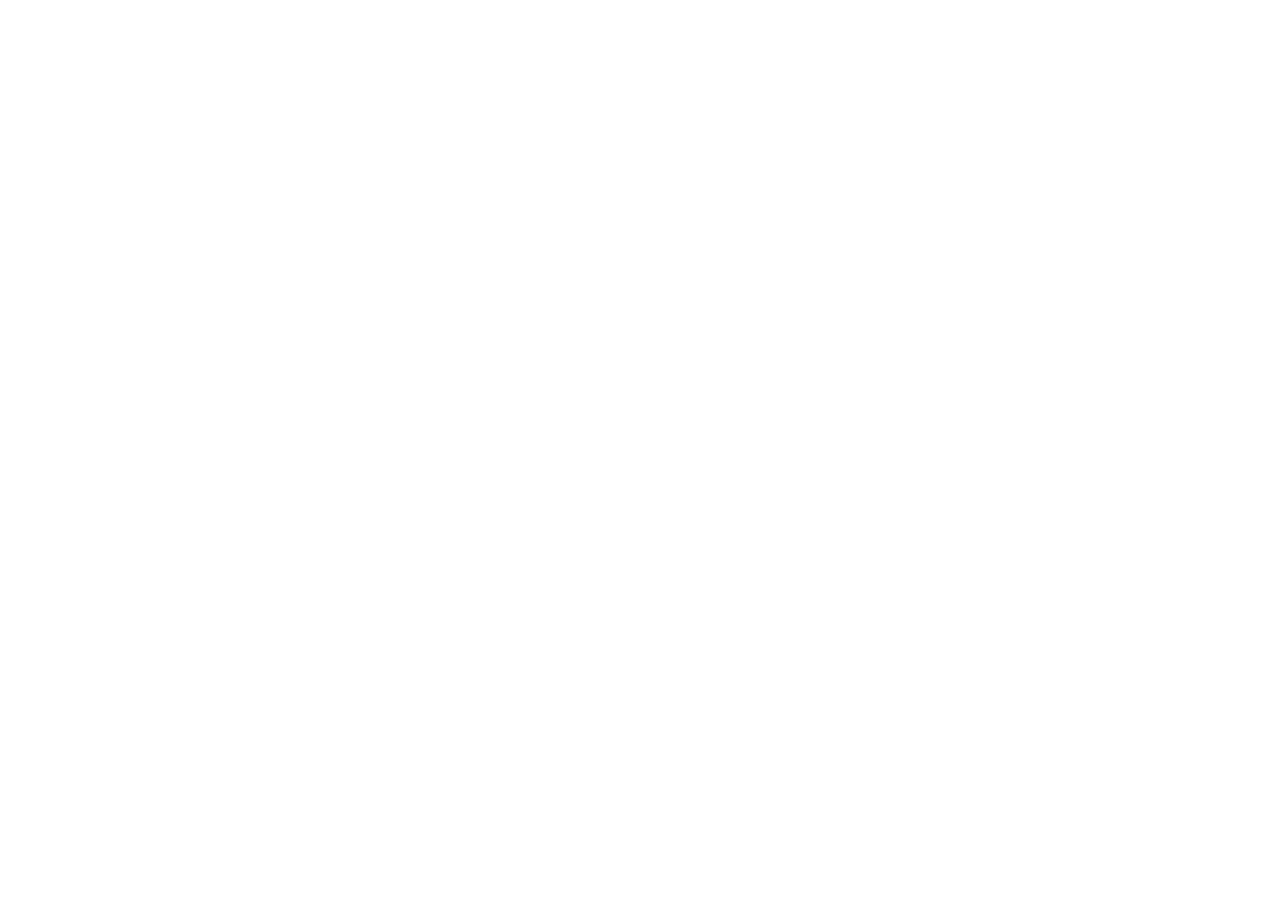
==== services.html @ f0ee248f "se inició el proyecto y ya llevo estilos reutilizables, 50% del Inicio" ====
<!DOCTYPE html>
<html lang="en">
<head>
    <meta charset="UTF-8">
    <meta name="viewport" content="width=device-width, initial-scale=1.0">
    <title>Services - Clinica Serenity</title>
</head>
<body>
    
</body>
</html>
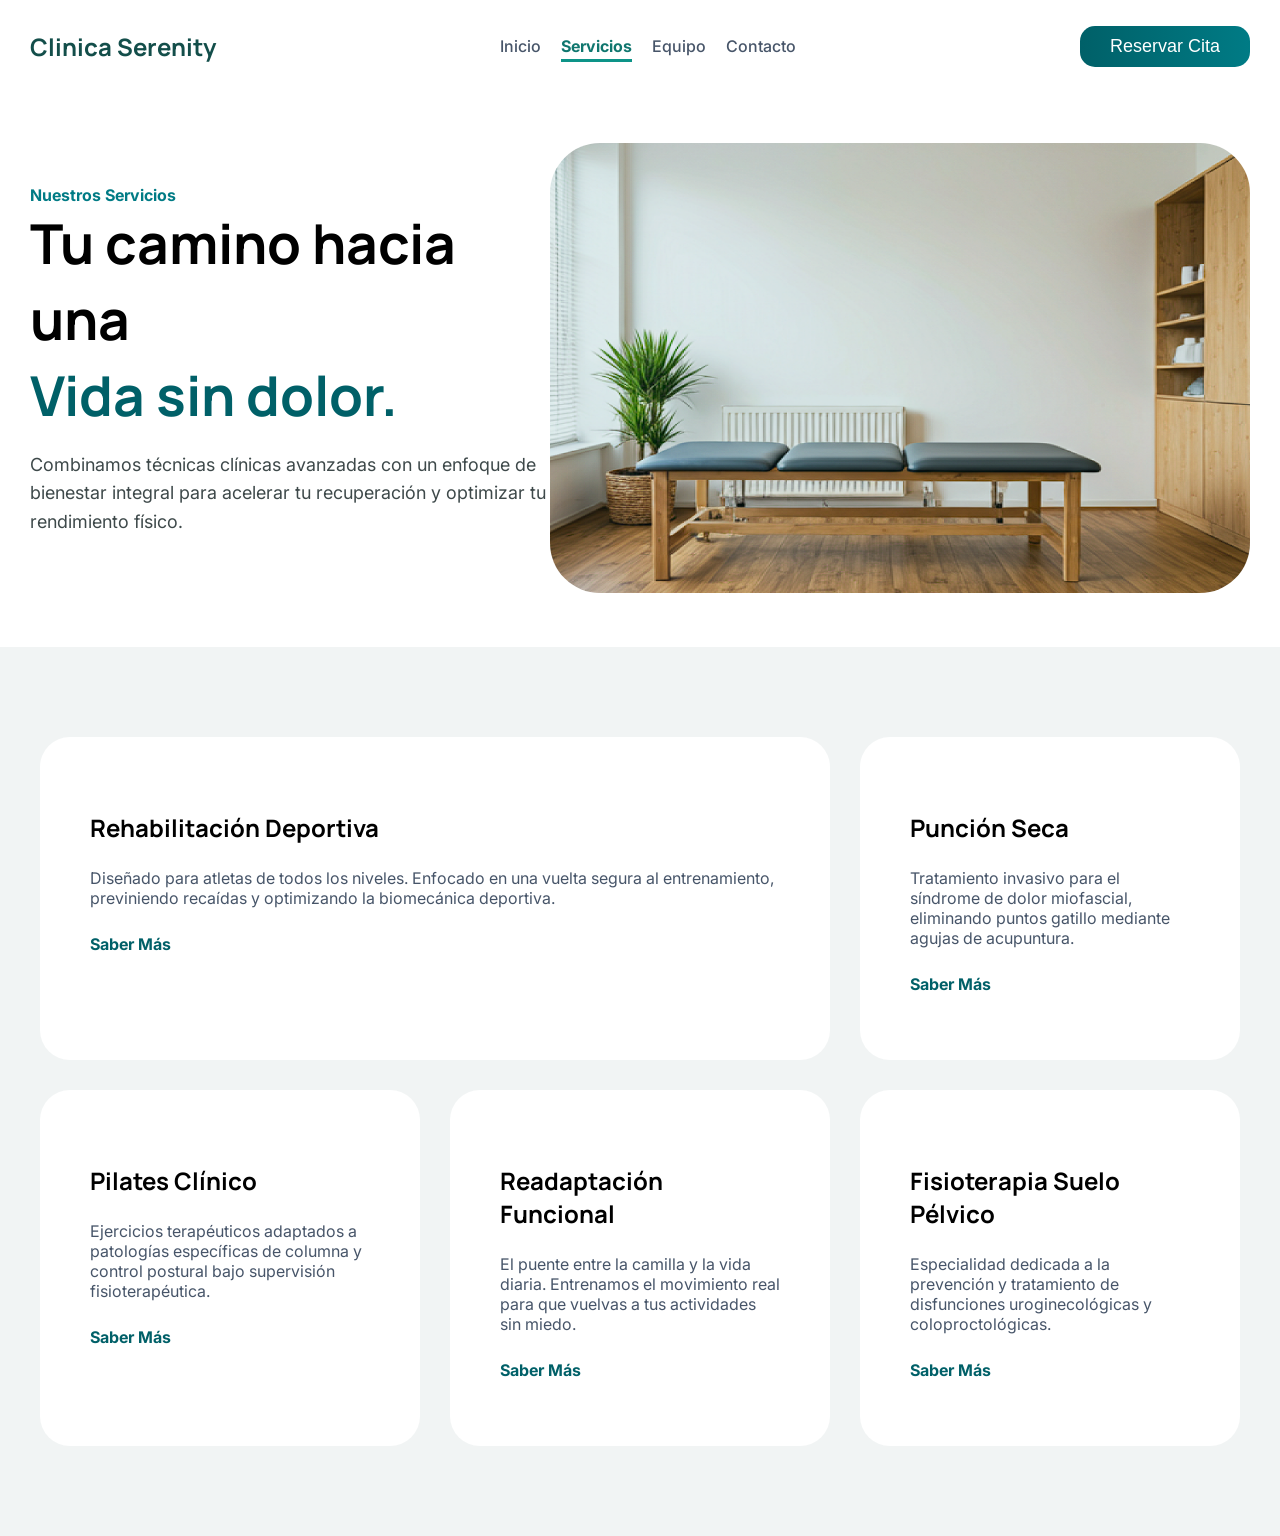
==== commit 2c1dc4da: "Pagina servicios empezada" ====
--- a/services.html
+++ b/services.html
@@ -1,11 +1,73 @@
 <!DOCTYPE html>
 <html lang="en">
+
 <head>
     <meta charset="UTF-8">
     <meta name="viewport" content="width=device-width, initial-scale=1.0">
+    <link rel="stylesheet" href="css/styles.css">
+    <link rel="stylesheet" href="css/services.css">
+    <link href="https://fonts.googleapis.com/css2?family=Inter&family=Manrope&display=swap" rel="stylesheet">
+    <link href="https://fonts.googleapis.com/css2?family=Material+Symbols+Outlined" rel="stylesheet">
     <title>Services - Clinica Serenity</title>
 </head>
+
 <body>
-    
+    <nav class="navbar">
+        <h2>Clinica Serenity</h2>
+        <ul class="navbar-links">
+            <li><a href="index.html">Inicio</a></li>
+            <li><a href="services.html" class="activo">Servicios</a></li>
+            <li><a href="team.html">Equipo</a></li>
+            <li><a href="contact.html">Contacto</a></li>
+        </ul>
+        <button class="btn-reserva">Reservar Cita</button>
+    </nav>
+    <section class="hero">
+        <section class="hero-text">
+            <p class="p-resaltado">Nuestros Servicios</p>
+            <h1 class="titulo">Tu camino hacia una</h1>
+            <h1 class="titulo-secundario">Vida sin dolor.</h1>
+            <p class="descripciones">Combinamos técnicas clínicas avanzadas con un enfoque de bienestar integral para
+                acelerar tu recuperación y optimizar tu rendimiento físico.</p>
+        </section>
+        <section class="hero-img-servicios">
+            <img src="./assets/sala servicios.png" alt="SERVICIOS ">
+        </section>
+    </section>
+    <section class="servicios">
+        <div class="contenedor-servicios">
+            <div class="servicio grande">
+                <h3>Rehabilitación Deportiva</h3>
+                <p>Diseñado para atletas de todos los niveles. Enfocado en una vuelta segura al entrenamiento,
+                    previniendo recaídas y optimizando la biomecánica deportiva.</p>
+                <p class="servicio-link">Saber Más</p>
+            </div>
+            <div class="servicio pequeña">
+                <h3>Punción Seca</h3>
+                <p>Tratamiento invasivo para el síndrome de dolor miofascial, eliminando puntos gatillo mediante
+                    agujas de acupuntura.</p>
+                <p class="servicio-link">Saber Más</p>
+            </div>
+            <div class="servicio pequeña">
+                <h3>Pilates Clínico</h3>
+                <p>Ejercicios terapéuticos adaptados a patologías específicas de columna y control postural bajo
+                    supervisión fisioterapéutica.</p>
+                <p class="servicio-link">Saber Más</p>
+            </div>
+            <div class="servicio pequeña">
+                <h3>Readaptación Funcional</h3>
+                <p>El puente entre la camilla y la vida diaria. Entrenamos el movimiento real para que vuelvas a tus
+                    actividades sin miedo.</p>
+                <p class="servicio-link">Saber Más</p>
+            </div>
+            <div class="servicio pequeña">
+                <h3>Fisioterapia Suelo Pélvico</h3>
+                <p>Especialidad dedicada a la prevención y tratamiento de disfunciones uroginecológicas y
+                    coloproctológicas.</p>
+                <p class="servicio-link">Saber Más</p>
+            </div>
+        </div>
+    </section>
 </body>
+
 </html>
--- a/css/styles.css
+++ b/css/styles.css
@@ -0,0 +1,535 @@
+body {
+    background-color: #F1F4F4;
+    margin: 0 ; /* Elimina el margen por defecto que los navegadores aplican al cuerpo de la página para evitar espacios no deseados alrededor del contenido */
+}
+
+/*logo*/
+.navbar h2{
+    color: #134E4A;
+}
+
+/*Contenedor Principal*/
+.hero{
+    display: flex; /*Organiza los elementos en fila (horizontal)*/
+    align-items: center; /*Alinea los elementos verticalmente al centro*/
+    justify-content: space-between; /*Distribuye los elementos horizontalmente con espacio entre ellos*/
+    padding: 50px 30px; /*Espacio interno del contenedor, 50px arriba/abajo, 30px izquierda/derecha*/
+    background-color: #FFFFFF;
+}
+
+/* Contenedor del texto */
+.hero-text {
+    max-width:  600px; /*Limita el ancho del texto para mejorar la legibilidad*/
+}
+
+.titulo {
+    font-size: 55px;
+    font-family: Manrope;
+    font-weight: bold;
+    margin: 0;/*Elimina el margen por defecto que los navegadores aplican a los elementos <h1> para evitar espacios no deseados entre los títulos*/
+}
+.titulo-secundario {
+    color: #006068;
+    font-weight: bold;
+    font-family: Manrope;
+    font-size: 55px;    
+    margin: 0; /*Elimina el margen por defecto que los navegadores aplican a los elementos <h1> para evitar espacios no deseados entre los títulos*/
+}
+
+.descripciones {
+    color: #3E494A;
+    font-family: Inter;
+    font-size: 18px;
+    line-height: 1.6;
+}
+
+/* Imagen */
+.hero-img img {
+    width: 700px; /* Tamaño fijo de la imagen */
+    height: 500px;
+    border-radius: 50px; /* Bordes redondeados para estilo moderno */
+}
+
+.navbar {
+    background-color: #FFFFFF;
+    display: flex; /*sirve para organizar elementos fácilmente en fila o columna, pone los elementos en horizontal, Se acomodan uno al lado del otro.*/
+    align-items: center; /*Alinea los elementos verticalmente al centro.*/
+    justify-content: space-between; /*Distribuye los elementos horizontalmente.*/
+    padding: 10px 30px;
+    font-family: Manrope;
+}
+
+/* Contenedor de los links del navbar */
+.navbar-links {
+    display: flex; /* Coloca los elementos <li> en fila (horizontal) */
+    gap: 20px;  /* Espacio entre cada link (separación uniforme) */
+    list-style: none; /* Quita los puntos (viñetas) del <ul> */
+    margin: 0; /* Elimina margen externo por defecto del navegador */
+    padding: 0; /* Elimina espacio interno por defecto del <ul> */
+    font-family: Inter;
+}
+
+/* Estilos para los enlaces (<a>) dentro del navbar */
+.navbar-links a {
+    text-decoration: none; /* Quita el subrayado de los links */
+    color: #475569;
+    font-weight: 500;      /* Hace el texto un poco más grueso (semi-bold) */
+    position: relative;   /* Necesario para posicionar el pseudo-elemento :after */
+}
+
+.navbar-links a.activo {
+    color: #0F766E; /* Color diferente para el link seleccionado */
+    font-weight: bold; /* Hace el texto del link seleccionado más grueso */
+}
+
+.navbar-links a.activo:after {
+    content: "";/* Crea el pseudo-elemento (obligatorio). Aunque esté vacío, sin esto no aparece nada */
+    position: absolute; /* Permite posicionar la línea de forma libre dentro del <a> */
+    bottom: -6px; /* Coloca la línea debajo del texto (6px hacia abajo) */
+    left: 0;  /* Hace que la línea empiece desde el lado izquierdo del link */
+    width: 100%; /* La línea ocupa todo el ancho del link */
+    height: 3px; /* Define el grosor de la línea */
+    background: #0D9488 ; 
+}
+
+.btn-reserva {
+    background: linear-gradient(to right, #006068, #007B85); /*Son los colores del degradado*/
+    border: none;
+    color: white;
+    border-radius: 15px; /*Hace que el botón sea redondeado*/
+    font-size: 18px;
+    padding: 10px 30px; /*Espacio interno del botón, 10px arriba/abajo, 30px izquierda/derecha*/
+    cursor: pointer; /*Hace que el cursor cambie a una manita cuando pasas encima.*/
+}
+
+.btn-recuperacion {
+    background-color: #006068;
+    border: none;
+    padding: 20px 25px;
+    color: white;
+    border-radius: 15px;
+    font-size: 16px;
+    font-family: Inter;
+    cursor: pointer;
+}
+
+/*Servicios que aparecen en la página de inicio*/
+
+.servicios-inicio{
+    padding: 80px 30px;
+}
+
+/*parrafo de Especialidades*/
+.servicios-inicio .p-resaltado { /* Selecciona cualquier elemento con la clase "p-resaltado" que esté DENTRO de un contenedor con la clase "servicios-inicio" */
+    font-family: Inter;
+    color:#007B85;
+    margin: 0; /*Elimina el marco por defecto que los navegadores aplican a los elementos <p> */
+    font-weight: bold;
+}
+
+.descripcion-general{
+    max-width: 700px;
+    font-family: Inter;
+    color: #3E494A;
+    margin-top: 15px; /*Espacio superior para separar del título*/
+}
+
+/*Subtitulo de servicios */
+.servicios-inicio h3 {
+    font-family: Manrope;
+    font-size: 40px;
+    margin: 0; /*Elimina el marco por defecto que los navegadores aplican a los elementos <p> */
+}
+
+.services-container {
+     display: grid; /* Utiliza CSS Grid para organizar las cards en una cuadrícula */
+    grid-template-columns: repeat(3, 1fr); /*  3 columnas */
+    gap: 25px; /* separación entre cards */
+    margin-top: 40px; /* separación con el texto */
+}
+
+.service-card.grande {
+    grid-column: span 2; /* ocupa 2 columnas */
+}
+.service-card.pequeña {
+    grid-column: span 1; /* ocupa 1 columnas */
+
+}
+
+.service-card { 
+    background-color: #FFFFFF;
+    padding: 25px;
+    border-radius: 15px;
+    box-shadow: 0 10px 30px rgba(0, 0, 0, 0.05); /* sombra suave tipo moderna */
+}
+.service-card h3 {
+    margin-top: 25px;
+    font-family: Manrope;
+    font-size: 24px;
+    margin-bottom: 15px; /*Espacio inferior para separar del texto*/
+}   
+
+.service-card p {
+    font-size: 16px;
+    color: #3E494A;
+    font-family: Inter;
+}
+
+.link-service-card {
+    display: inline-block; /* Hace que el elemento se comporte como texto (inline) pero permita aplicar ancho, alto y padding como un bloque */
+    font-family: Inter;
+    color: #006068;
+    font-size: 15px;
+    margin-top: 10px; /* Define la tipografía del texto usando la fuente Inter */
+}
+
+.link-service-card:hover {
+    color: #007B85;
+    cursor: pointer;
+}
+
+.material-symbols-outlined {
+    color: #006068;
+}  
+
+/* ========== SECCION ESPECIALISTAS CON CARRUSEL ========== */
+.especialistas {
+    padding: 100px 30px;
+    margin-top: 20px;
+    background-color: #FFFFFF;
+    text-align: center; /* Centra el contenido */
+}
+
+.especialistas .p-resaltado {
+    font-family: Inter;
+    color:#007B85;
+    margin: 0;
+    font-weight: bold;
+}
+
+.especialistas h3 {
+    font-family: Manrope;
+    font-size: 40px;
+    margin-top: 0;
+    margin-bottom: 50px;
+}
+
+/* Wrapper del carrusel - contiene botones y track */
+.carousel-wrapper {
+    position: relative;
+    max-width: 1200px;
+    margin: 0 auto;
+    display: flex;
+    align-items: center;
+    justify-content: center;
+}
+
+/* Contenedor del track - oculta el desbordamiento */
+.carousel-container {
+    overflow: hidden;
+    width: 100%;
+    padding: 20px 0;
+}
+
+/* Track que contiene todos los slides - se desplaza horizontalmente */
+.carousel-track {
+    display: flex;
+    transition: transform 0.5s ease-in-out; /* Transición suave al cambiar de slide */
+    gap: 30px; /* Espacio entre slides */
+}
+
+/* Cada slide individual */
+.carousel-slide {
+    min-width: calc(33.333% - 20px); /* Muestra 3 slides en pantallas grandes */
+    flex-shrink: 0; /* Evita que los slides se encojan */
+    transition: transform 0.3s ease;
+}
+
+/* Responsive: en tablets muestra 2 slides */
+@media (max-width: 900px) {
+    .carousel-slide {
+        min-width: calc(50% - 15px);
+    }
+}
+
+/* Responsive: en móviles muestra 1 slide */
+@media (max-width: 600px) {
+    .carousel-slide {
+        min-width: calc(100% - 0px);
+    }
+}
+
+/* Tarjeta de especialista dentro del carrusel */
+.especialistas-card {
+    background: #FFFFFF;
+    border-radius: 20px;
+    padding: 20px;
+    transition: all 0.3s ease;
+    box-shadow: 0 10px 30px rgba(0, 0, 0, 0.08);
+    cursor: pointer;
+}
+
+.especialistas-card:hover {
+    transform: translateY(-8px); /* Efecto hover: levanta la tarjeta */
+    box-shadow: 0 15px 40px rgba(0, 0, 0, 0.12);
+}
+
+/* Imagen del especialista */
+.img-especialista img {
+    width: 100%;
+    max-width: 280px;
+    height: auto;
+    border-radius: 20px;
+    object-fit: cover;
+}
+
+.titulo-especialistas {
+    margin-top: 20px;
+    font-family: Manrope;
+    font-weight: bold;
+    margin-bottom: 5px;
+    font-size: 1.2rem;
+}
+
+.descripcion-especialista { 
+    font-family: Inter;
+    color: #3E494A;
+    margin: 0;
+    font-size: 0.9rem;
+}
+
+/* Botones de navegación del carrusel (anterior/siguiente) */
+.carousel-btn {
+    position: absolute;
+    top: 50%;
+    transform: translateY(-50%);
+    background: #007B85;
+    color: white;
+    border: none;
+    width: 45px;
+    height: 45px;
+    border-radius: 50%;
+    cursor: pointer;
+    font-size: 24px;
+    display: flex;
+    align-items: center;
+    justify-content: center;
+    transition: all 0.3s ease;
+    z-index: 10;
+    box-shadow: 0 2px 10px rgba(0, 0, 0, 0.2);
+}
+
+.carousel-btn:hover {
+    background: #006068;
+    transform: translateY(-50%) scale(1.05); /* Efecto hover: aumenta ligeramente */
+}
+
+.prev-btn {
+    left: -20px; /* Posiciona el botón anterior a la izquierda */
+}
+
+.next-btn {
+    right: -20px; /* Posiciona el botón siguiente a la derecha */
+}
+
+/* Indicadores (dots) del carrusel */
+.carousel-dots {
+    display: flex;
+    justify-content: center;
+    gap: 12px;
+    margin-top: 40px;
+}
+
+.dot {
+    width: 12px;
+    height: 12px;
+    border-radius: 50%;
+    background-color: #CBD5E1;
+    cursor: pointer;
+    transition: all 0.3s ease;
+}
+
+.dot.active {
+    background-color: #007B85; /* Dot activo con color de la marca */
+    width: 30px; /* Se alarga para indicar cuál está activo */
+    border-radius: 6px;
+}
+
+.dot:hover {
+    background-color: #2DD4BF;
+}
+
+/* Control de pausa/reanudar auto */
+.auto-control {
+    margin-top: 30px;
+}
+
+.toggle-auto-btn {
+    background-color: #F1F4F4;
+    border: 2px solid #007B85;
+    color: #007B85;
+    padding: 10px 25px;
+    border-radius: 25px;
+    font-family: Inter;
+    font-size: 14px;
+    font-weight: 600;
+    cursor: pointer;
+    transition: all 0.3s ease;
+}
+
+.toggle-auto-btn:hover {
+    background-color: #007B85;
+    color: white;
+}
+
+/* Footer principal */
+footer {
+    background-color: #0F172A; /* Color de fondo oscuro (azul muy oscuro) */
+    overflow: hidden; /* Evita que el contenido se desborde del footer */
+}
+
+/* Contenedor que agrupa todas las columnas */
+.footer-container {
+    display: flex; /* Coloca las columnas en fila (horizontal) */
+    justify-content: space-between; /* Separa las columnas con espacio entre ellas */
+    gap: 40px; /* Espacio entre cada columna */
+    padding: 64px 32px; /** Espacio interno del footer, 64px arriba/abajo, 32px izquierda/derecha */
+}
+
+/* Cada columna del footer */
+.section-footer {
+    max-width: 320px; /* Limita el ancho para que no se hagan muy grandes */
+}
+
+/* Título principal (nombre de la clínica) */
+footer h1 {
+    color: #FFFFFF; /* Texto blanco */
+    font-family: Inter; /* Fuente */
+    font-size: 18px; /* Tamaño del texto */
+}
+
+/* Subtítulos (NAVEGACIÓN, NEWSLETTER) */
+footer h2 {
+    color: #2DD4BF; /* Color azul/cyan tipo diseño Figma */
+    font-family: Inter; /* Fuente */
+    font-size: 14px; /* Tamaño más pequeño */
+    letter-spacing: 2px; /* Espacio entre letras (para estilo moderno) */
+}
+
+/* Párrafos dentro del footer */
+footer p {
+    color: #94A3B8; /* Gris claro */
+    font-family: Inter; /* Fuente */
+    font-size: 14px; /* Tamaño del texto */
+    margin: 15px 0; /* Espacio arriba y abajo */
+}
+
+/* Lista de links */
+.footer-links {
+    list-style: none; /* Quita los puntos del <ul> */
+    padding: 0; /* Quita espacio interno */
+}
+
+/* Cada item de la lista */
+.footer-links li {
+    margin: 10px 0; /* Espacio entre cada link */
+}
+
+/* Links */
+.footer-links a {
+    text-decoration: none; /* Quita subrayado */
+    color: #94A3B8; /* Color gris */
+    font-family: Inter; /* Fuente */
+}
+
+/* Efecto al pasar el mouse */
+.footer-links a:hover {
+    color: #FFFFFF; /* Cambia a blanco */
+}
+
+/* Contenedor del input + botón */
+.newsletter {
+    display: flex; /* Coloca input y botón en fila */
+    margin-top: 10px; /* Espacio arriba */
+}
+
+/* Input del correo */
+.newsletter input {
+    flex: 1; /* Hace que el input ocupe todo el espacio disponible */
+    padding: 10px; /* Espacio interno */
+    border: none; /* Quita borde */
+    border-radius: 8px 0 0 8px; /* Bordes redondeados solo lado izquierdo */
+    background-color: #1E293B; /* Fondo oscuro */
+    color: white; /* Texto blanco */
+}
+
+/* Botón del newsletter */
+.newsletter button {
+    background-color: #2DD4BF; /* Color azul */
+    border: none; /* Sin borde */
+    padding: 10px 15px; /* Espacio interno */
+    border-radius: 0 8px 8px 0; /* Bordes redondeados lado derecho */
+    cursor: pointer; /* Cambia el cursor a mano */
+}
+
+/* Texto de derechos */
+.p-derechos {
+    color: #94A3B8; /* Color gris */
+    text-align: center; /* Centrado */
+    padding: 20px 0; /* Espacio arriba y abajo */
+    border-top: 1px solid #1E293B; /* Línea separadora arriba */
+}
+
+.hidden {
+    opacity: 0; /* Hace el elemento completamente invisible */
+    transform: translateY(20px); /* Mueve el elemento 20px hacia abajo para crear efecto de entrada */
+}
+
+.visible {
+    opacity: 1; /* Hace el elemento visible */
+    transform: translateY(0); /* Regresa el elemento a su posición original */
+}
+
+section {
+    /* Define la animación cuando cambia de hidden → visible */
+    transition: opacity 3.0s cubic-bezier(0.16, 1, 0.3, 1),
+                transform 3.0s cubic-bezier(0.16, 1, 0.3, 1);
+    /* opacity → controla el desvanecimiento (fade in)
+       transform → controla el movimiento vertical
+       3.0s → duración de la animación (muy lenta, se siente más suave pero puede parecer pesada)
+       cubic-bezier(0.16, 1, 0.3, 1) → curva de animación personalizada:
+       empieza lento, acelera y termina suave (efecto más natural y moderno) */
+}
+
+/*Estilos para Panel*/
+.panel {
+    background-color: #FFFFFF;
+    margin: 0;
+    text-align: center;
+}
+.panel-section {
+    padding: 15px;
+}   
+.panel-section h2 {
+    font-family: Manrope;
+    font-size: 30px;
+}
+.panel-section p {
+    font-family: Inter;
+    color: #3E494A;
+    margin-top: 15px; /*Espacio superior para separar del título*/
+}
+.btn-panel {
+    border: none;
+    border-radius: 15px;
+    background-color: #007B85;
+    font-family: Inter;
+    color: white;
+    padding: 10px 20px;
+    cursor: pointer;
+}
+
+/* Clase específica para ocultar el panel */
+.hidden-panel {
+    display: none; 
+}
--- a/css/services.css
+++ b/css/services.css
@@ -0,0 +1,64 @@
+.p-resaltado { /* Selecciona cualquier elemento con la clase "p-resaltado" que esté DENTRO de un contenedor con la clase "servicios-inicio" */
+    font-family: Inter;
+    color:#007B85;
+    margin: 0; /*Elimina el marco por defecto que los navegadores aplican a los elementos <p> */
+    font-weight: bold;
+}
+
+.hero-img-servicios img {
+    width: 700px; /* Tamaño fijo de la imagen */
+    height: 450px;
+    border-radius: 50px; /* Bordes redondeados para estilo moderno */
+}
+
+
+/*Seccion de Servicios*/
+.servicios {
+    padding: 80px 30px;
+}
+
+.contenedor-servicios {
+    display: grid; /* Utiliza un sistema de grid para organizar los servicios en filas y columnas */
+    grid-template-columns: repeat(3, 1fr); /*  3 columnas */;
+    gap: 30px; /* Espacio entre los servicios */
+    padding: 10px;
+}
+.servicio.grande {
+     grid-column: span 2; /* ocupa 2 columnas */
+}
+
+.servicio.pequeña  {
+     grid-column: span 1; /* ocupa 1 columnas */
+}
+
+.servicio {
+    padding: 15px;
+    background-color: #FFFFFF;
+    border-radius: 30px;
+    padding: 50px;
+}
+.servicio h3 {
+    font-family: manrope;
+    font-weight: bold;
+    font-size: 24px;
+}
+.servicio p {
+    font-family: Inter;
+    font-size: 16px;
+    margin-top: 10px;
+    color: #475569;
+}
+
+.servicio .servicio-link {
+    font-family: Inter;
+    display: inline-block; /* Hace que el elemento se comporte como texto (inline) pero permita aplicar ancho, alto y padding como un bloque */
+    font-weight: bold   ;
+    font-size: 16px;
+    margin-top: 10px;
+    color: #006068;
+    cursor: pointer;
+}
+.servicio .servicio-link:hover {
+    color: #007B85;
+
+}
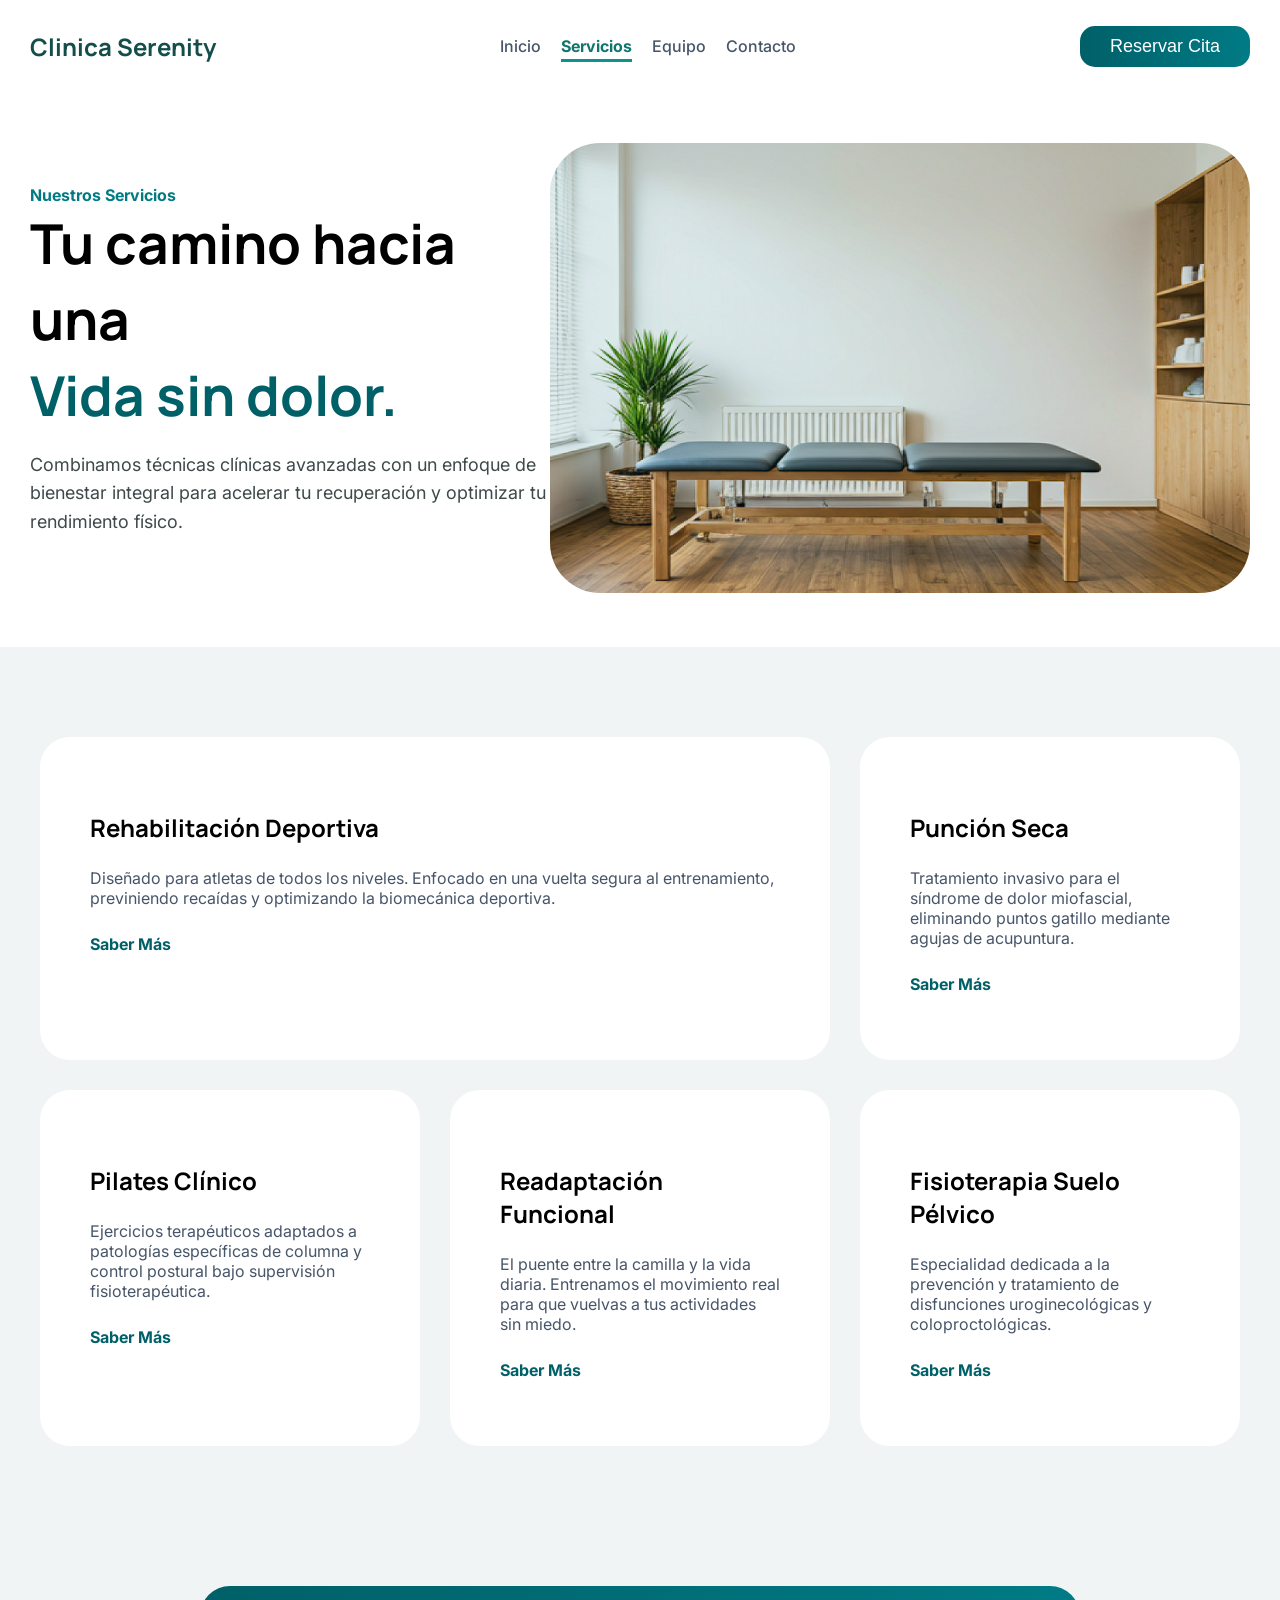
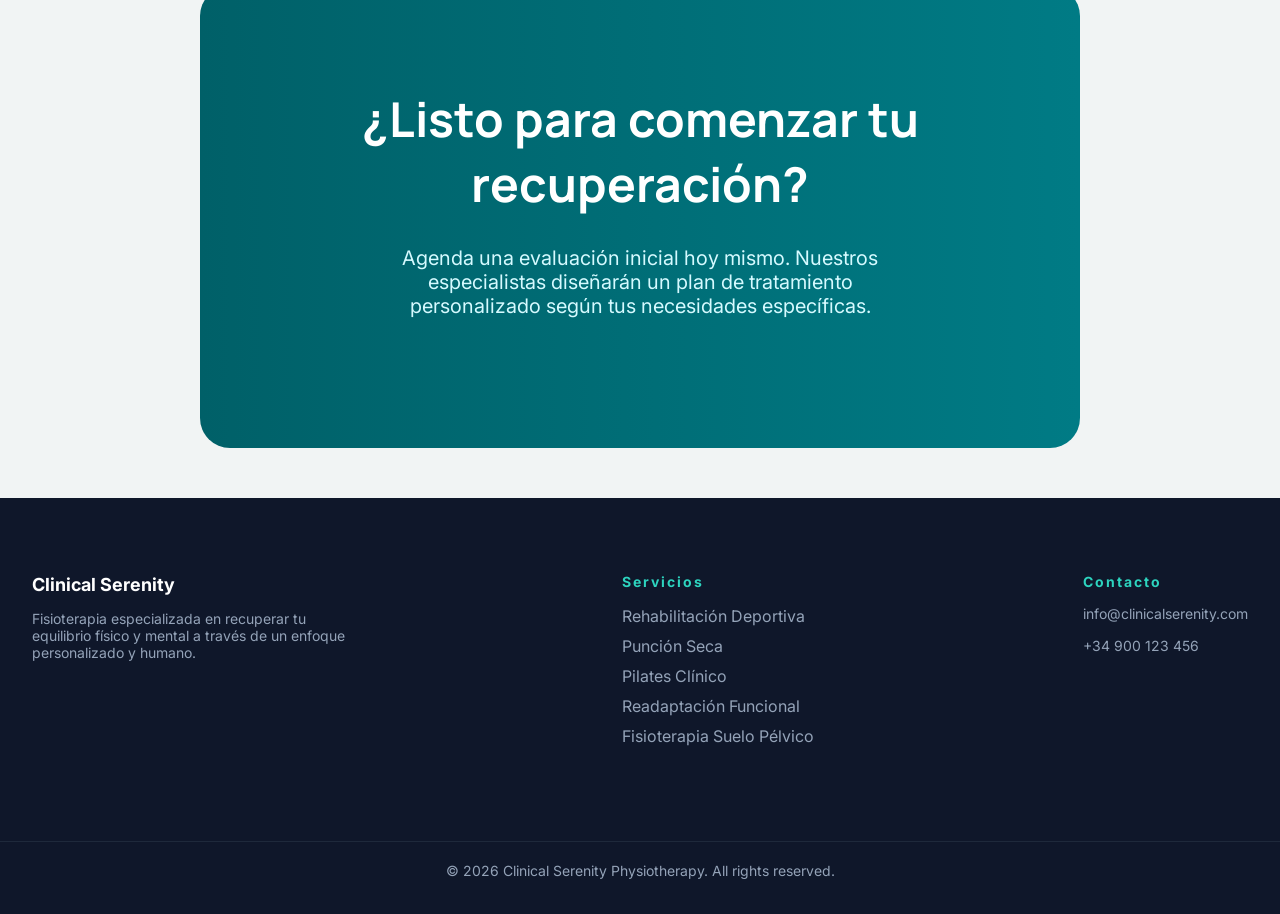
==== commit 07b6a32c: "changes" ====
--- a/services.html
+++ b/services.html
@@ -1,6 +1,5 @@
 <!DOCTYPE html>
-<html lang="en">
-
+<html lang="es">
 <head>
     <meta charset="UTF-8">
     <meta name="viewport" content="width=device-width, initial-scale=1.0">
@@ -8,7 +7,7 @@
     <link rel="stylesheet" href="css/services.css">
     <link href="https://fonts.googleapis.com/css2?family=Inter&family=Manrope&display=swap" rel="stylesheet">
     <link href="https://fonts.googleapis.com/css2?family=Material+Symbols+Outlined" rel="stylesheet">
-    <title>Services - Clinica Serenity</title>
+    <title>Servicios - Clinica Serenity</title>
 </head>
 
 <body>
@@ -34,33 +33,33 @@
             <img src="./assets/sala servicios.png" alt="SERVICIOS ">
         </section>
     </section>
-    <section class="servicios">
+    <section class="servicios hidden">
         <div class="contenedor-servicios">
-            <div class="servicio grande">
+            <div class="servicio grande" id="rehabilitacion-deportiva">
                 <h3>Rehabilitación Deportiva</h3>
                 <p>Diseñado para atletas de todos los niveles. Enfocado en una vuelta segura al entrenamiento,
                     previniendo recaídas y optimizando la biomecánica deportiva.</p>
                 <p class="servicio-link">Saber Más</p>
             </div>
-            <div class="servicio pequeña">
+            <div class="servicio pequeña" id="puncion-seca">
                 <h3>Punción Seca</h3>
                 <p>Tratamiento invasivo para el síndrome de dolor miofascial, eliminando puntos gatillo mediante
                     agujas de acupuntura.</p>
                 <p class="servicio-link">Saber Más</p>
             </div>
-            <div class="servicio pequeña">
+            <div class="servicio pequeña" id="pilates-clinico">
                 <h3>Pilates Clínico</h3>
                 <p>Ejercicios terapéuticos adaptados a patologías específicas de columna y control postural bajo
                     supervisión fisioterapéutica.</p>
                 <p class="servicio-link">Saber Más</p>
             </div>
-            <div class="servicio pequeña">
+            <div class="servicio pequeña" id="readaptacion-funcional">
                 <h3>Readaptación Funcional</h3>
                 <p>El puente entre la camilla y la vida diaria. Entrenamos el movimiento real para que vuelvas a tus
                     actividades sin miedo.</p>
                 <p class="servicio-link">Saber Más</p>
             </div>
-            <div class="servicio pequeña">
+            <div class="servicio pequeña" id="fisioterapia-suelo-pelvico">
                 <h3>Fisioterapia Suelo Pélvico</h3>
                 <p>Especialidad dedicada a la prevención y tratamiento de disfunciones uroginecológicas y
                     coloproctológicas.</p>
@@ -68,6 +67,43 @@
             </div>
         </div>
     </section>
+    <section class="recuperacion-seccion hidden">
+        <div class="recuperacion-container">
+            <h1>¿Listo para comenzar tu recuperación?</h1>
+            <p>Agenda una evaluación inicial hoy mismo. Nuestros especialistas diseñarán un plan de tratamiento personalizado según tus necesidades específicas.</p>
+        </div>
+    </section>
+    <footer>
+        <div class="footer-container">
+            <div class="section-footer">
+                <h1>Clinical Serenity</h1>
+                <p>
+                    Fisioterapia especializada en recuperar tu equilibrio físico y mental
+                    a través de un enfoque personalizado y humano.
+                </p>
+            </div>
+            <div class="section-footer">
+                <h2>Servicios</h2>
+                <ul class="footer-links">
+                    <li><a href="#rehabilitacion-deportiva">Rehabilitación Deportiva</a></li>
+                    <li><a href="#puncion-seca">Punción Seca</a></li>
+                    <li><a href="#pilates-clinico">Pilates Clínico</a></li>
+                    <li><a href="#readaptacion-funcional">Readaptación Funcional</a></li>
+                    <li><a href="#fisioterapia-suelo-pelvico">Fisioterapia Suelo Pélvico</a></li>
+                </ul>
+            </div>
+            <div class="section-footer">
+                <h2>Contacto</h2>
+                <p>info@clinicalserenity.com</p>
+                <P>+34 900 123 456</P>
+            </div>
+
+        </div>
+
+        <p class="p-derechos">
+            © 2026 Clinical Serenity Physiotherapy. All rights reserved.
+        </p>
+    </footer>
+    <script src="./js/scripts.js"></script>
 </body>
-
 </html>
--- a/css/styles.css
+++ b/css/styles.css
@@ -480,14 +480,28 @@
     border-top: 1px solid #1E293B; /* Línea separadora arriba */
 }
 
-.hidden {
-    opacity: 0; /* Hace el elemento completamente invisible */
-    transform: translateY(20px); /* Mueve el elemento 20px hacia abajo para crear efecto de entrada */
-}
-
+/* --- NUEVAS REGLAS PARA LA ANIMACIÓN MODERNA "UNO POR UNO" --- */
+/* Estado inicial: cada elemento que queremos animar comienza invisible y ligeramente desplazado */
+.hidden-element {
+    opacity: 0;
+    transform: translateY(30px);
+    transition: opacity 0.8s cubic-bezier(0.2, 0.9, 0.4, 1.1), transform 0.8s cubic-bezier(0.2, 0.9, 0.4, 1.1);
+}
+
+/* Estado visible: el elemento se vuelve opaco y vuelve a su lugar */
 .visible {
-    opacity: 1; /* Hace el elemento visible */
-    transform: translateY(0); /* Regresa el elemento a su posición original */
+    opacity: 1 !important;
+    transform: translateY(0) !important;
+}
+
+/* Asegúrate de que los elementos que quieres animar tengan la clase 'hidden-element' al inicio.
+   En tu HTML, los elementos como .hero-text, .service-card, etc. deben tener esta clase.
+   Si no, el JavaScript se la añadirá automáticamente al cargar, pero es mejor definirlo.
+   Para que la transición no se vea forzada, aplicamos la clase a todos los elementos que seleccionamos.
+*/
+.hero-text, .hero-img, .service-card, .especialistas-card, .panel, .recuperacion-seccion, .contenedor-servicios .servicio, .footer-container > div {
+    /* Asegura que la transición se aplique a todos estos elementos */
+    transition: opacity 0.8s cubic-bezier(0.2, 0.9, 0.4, 1.1), transform 0.8s cubic-bezier(0.2, 0.9, 0.4, 1.1);
 }
 
 section {
--- a/css/services.css
+++ b/css/services.css
@@ -60,5 +60,33 @@
 }
 .servicio .servicio-link:hover {
     color: #007B85;
+}
 
+/*Recuperaciòn Seccion*/
+.recuperacion-seccion {
+    padding: 50px 200px;
 }
+
+.recuperacion-container {
+    padding: 100px 150px;
+    background: linear-gradient(to right, #006068, #007B85);
+    border-radius: 30px;
+}
+
+.recuperacion-container h1 {
+    font-family: manrope;
+    font-weight: bold;
+    text-align: center;
+    font-size: 48px;
+    color: #FFFFFF;
+    margin: 0; /* Elimina el margen por defecto */
+}
+
+.recuperacion-container p{
+    padding: 30px;
+    font-family: Inter;
+    text-align: center;
+    font-size: 20px;
+    color: #D5FAFF;
+    margin: 0; /* Elimina el margen por defecto */
+}
